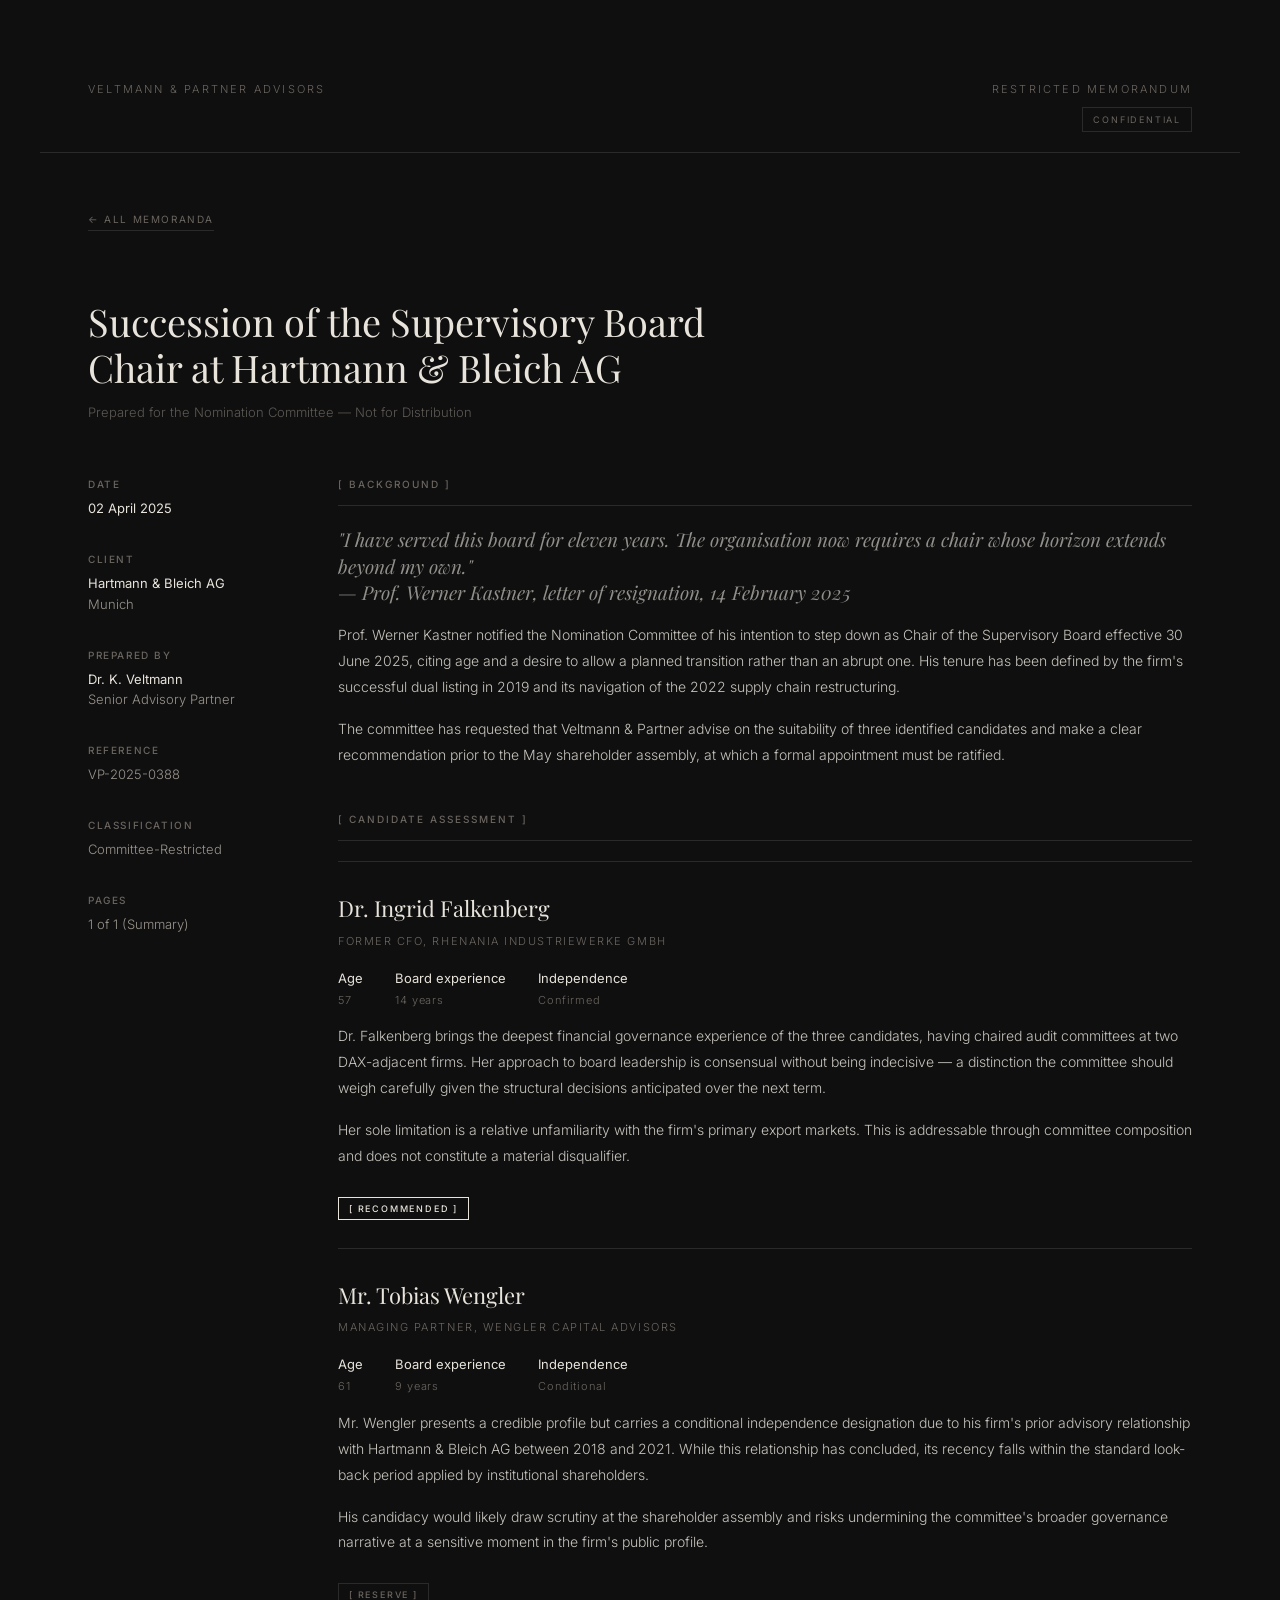
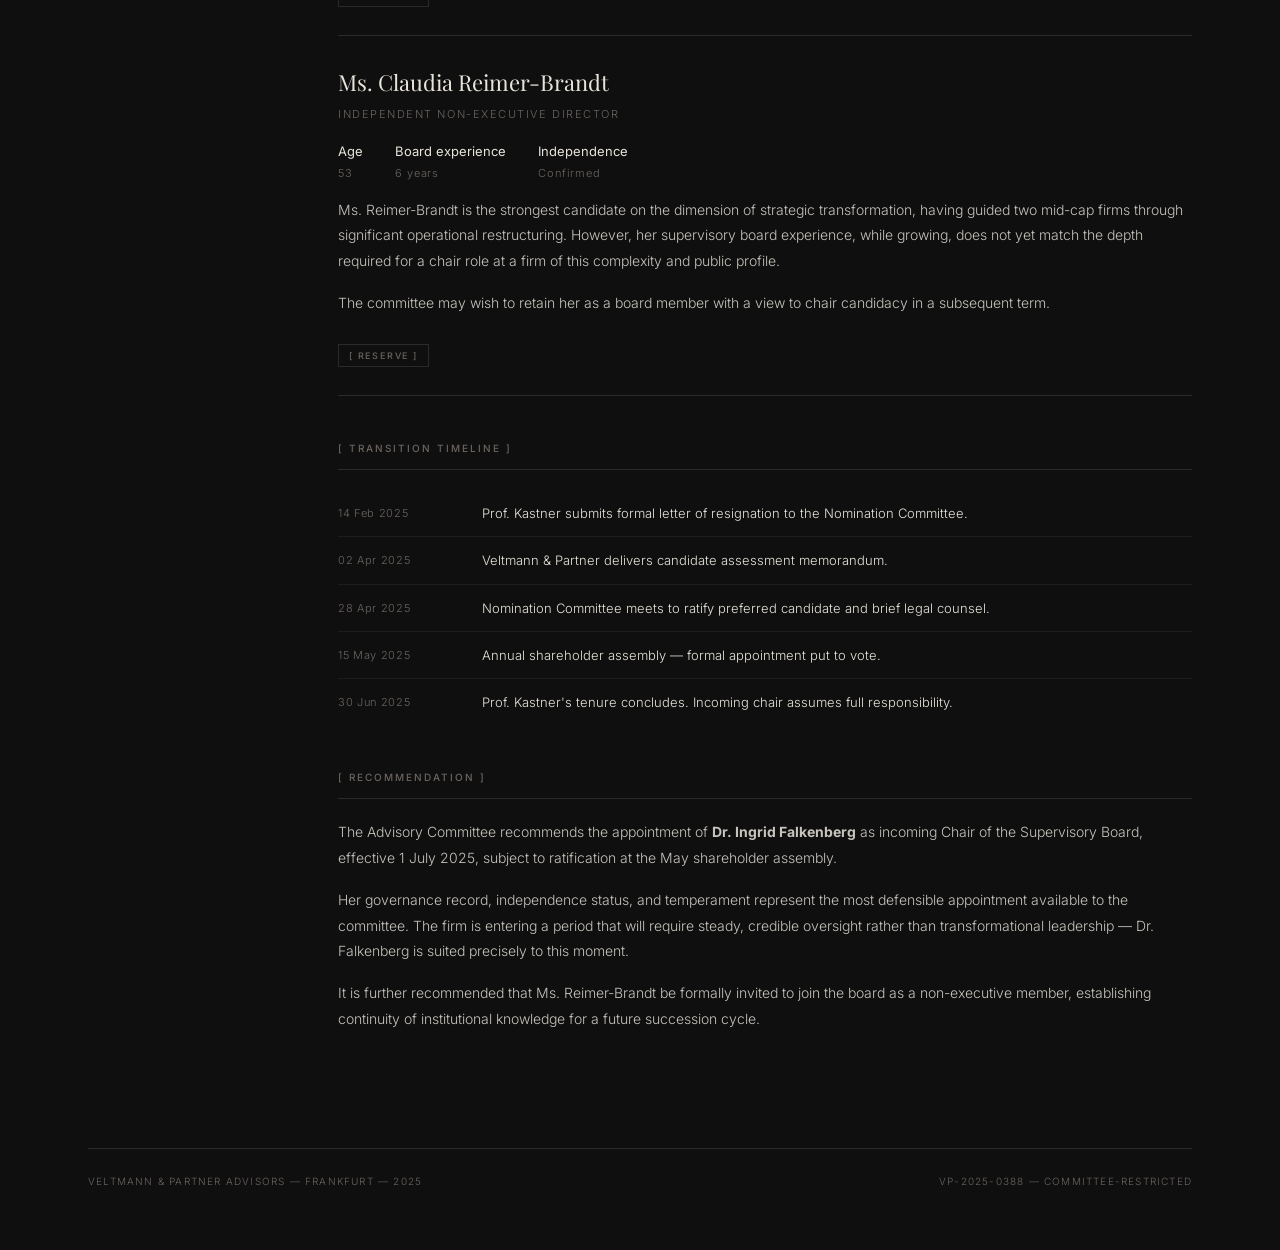
==== succession.html @ 6482bd02 "sccession page included, generated text added" ====
<!doctype html>
<html lang="en">
  <head>
    <meta charset="UTF-8" />
    <meta name="viewport" content="width=device-width, initial-scale=1.0" />
    <title>Memorandum — Board Succession</title>
    <link rel="preconnect" href="https://fonts.googleapis.com" />
    <link rel="preconnect" href="https://fonts.gstatic.com" crossorigin />
    <link
      href="https://fonts.googleapis.com/css2?family=Playfair+Display:ital,wght@0,400;0,500;1,400&family=Inter:wght@300;400;500&display=swap"
      rel="stylesheet"
    />
    <link rel="stylesheet" href="style.css" />
    <style>
      /* page-specific overrides */

      .candidate {
        border-top: 1px solid #2a2a2a;
        padding: 28px 0;
      }

      .candidate:last-child {
        border-bottom: 1px solid #2a2a2a;
      }

      .candidate-name {
        font-family: "Playfair Display", serif;
        font-size: 22px;
        font-weight: 400;
        margin-bottom: 4px;
      }

      .candidate-title {
        font-size: 11px;
        font-weight: 300;
        letter-spacing: 0.14em;
        text-transform: uppercase;
        color: #6b6560;
        margin-bottom: 16px;
      }

      .candidate-meta {
        display: flex;
        gap: 32px;
        margin-bottom: 14px;
      }

      .candidate-meta span {
        font-size: 11px;
        font-weight: 300;
        color: #6b6560;
        letter-spacing: 0.08em;
      }

      .candidate-meta span strong {
        display: block;
        font-size: 13px;
        font-weight: 400;
        color: #e8e4dc;
        letter-spacing: 0;
        margin-bottom: 2px;
      }

      .verdict {
        display: inline-block;
        font-size: 9px;
        font-weight: 500;
        letter-spacing: 0.2em;
        text-transform: uppercase;
        padding: 3px 10px;
        margin-top: 12px;
      }

      .verdict.recommended {
        border: 1px solid #e8e4dc;
        color: #e8e4dc;
      }

      .verdict.reserve {
        border: 1px solid #2a2a2a;
        color: #6b6560;
      }

      .timeline {
        margin-top: 4px;
      }

      .timeline-row {
        display: grid;
        grid-template-columns: 120px 1fr;
        gap: 0 24px;
        padding: 12px 0;
        border-bottom: 1px solid #1c1c1c;
        font-size: 13px;
        font-weight: 300;
      }

      .timeline-row:last-child {
        border-bottom: none;
      }

      .timeline-date {
        color: #6b6560;
        font-size: 11px;
        letter-spacing: 0.06em;
        padding-top: 2px;
      }

      .outgoing {
        font-family: "Playfair Display", serif;
        font-size: 19px;
        font-style: italic;
        opacity: 0.6;
        margin-bottom: 16px;
        line-height: 1.4;
      }

      .back-link {
        display: inline-block;
        font-size: 10px;
        font-weight: 400;
        letter-spacing: 0.16em;
        text-transform: uppercase;
        color: #6b6560;
        text-decoration: none;
        margin-bottom: 40px;
        border-bottom: 1px solid #2a2a2a;
        padding-bottom: 2px;
      }

      .back-link:hover {
        color: #e8e4dc;
      }
    </style>
  </head>
  <body>
    <header>
      <span>Veltmann &amp; Partner Advisors</span>
      <div class="header-right">
        <span>Restricted Memorandum</span>
        <div class="badge">Confidential</div>
      </div>
    </header>

    <a class="back-link" href="index.html">← All Memoranda</a>

    <div class="title-block">
      <h1>
        Succession of the Supervisory Board Chair at Hartmann &amp; Bleich AG
      </h1>
      <p class="subtitle">
        Prepared for the Nomination Committee &mdash; Not for Distribution
      </p>
    </div>

    <div class="body">
      <aside>
        <div class="meta">
          <div class="meta-label">Date</div>
          <div class="meta-value"><strong>02 April 2025</strong></div>
        </div>
        <div class="meta">
          <div class="meta-label">Client</div>
          <div class="meta-value">
            <strong>Hartmann &amp; Bleich AG</strong>
            Munich
          </div>
        </div>
        <div class="meta">
          <div class="meta-label">Prepared by</div>
          <div class="meta-value">
            <strong>Dr. K. Veltmann</strong>
            Senior Advisory Partner
          </div>
        </div>
        <div class="meta">
          <div class="meta-label">Reference</div>
          <div class="meta-value">VP-2025-0388</div>
        </div>
        <div class="meta">
          <div class="meta-label">Classification</div>
          <div class="meta-value">Committee-Restricted</div>
        </div>
        <div class="meta">
          <div class="meta-label">Pages</div>
          <div class="meta-value">1 of 1 (Summary)</div>
        </div>
      </aside>

      <main>
        <div class="section">
          <div class="section-title">[ Background ]</div>
          <p class="outgoing">
            "I have served this board for eleven years. The organisation now
            requires a chair whose horizon extends beyond my own."<br />— Prof.
            Werner Kastner, letter of resignation, 14 February 2025
          </p>
          <p>
            Prof. Werner Kastner notified the Nomination Committee of his
            intention to step down as Chair of the Supervisory Board effective
            30 June 2025, citing age and a desire to allow a planned transition
            rather than an abrupt one. His tenure has been defined by the firm's
            successful dual listing in 2019 and its navigation of the 2022
            supply chain restructuring.
          </p>
          <p>
            The committee has requested that Veltmann &amp; Partner advise on
            the suitability of three identified candidates and make a clear
            recommendation prior to the May shareholder assembly, at which a
            formal appointment must be ratified.
          </p>
        </div>

        <div class="section">
          <div class="section-title">[ Candidate Assessment ]</div>

          <div class="candidate">
            <div class="candidate-name">Dr. Ingrid Falkenberg</div>
            <div class="candidate-title">
              Former CFO, Rhenania Industriewerke GmbH
            </div>
            <div class="candidate-meta">
              <span><strong>Age</strong>57</span>
              <span><strong>Board experience</strong>14 years</span>
              <span><strong>Independence</strong>Confirmed</span>
            </div>
            <p>
              Dr. Falkenberg brings the deepest financial governance experience
              of the three candidates, having chaired audit committees at two
              DAX-adjacent firms. Her approach to board leadership is consensual
              without being indecisive — a distinction the committee should
              weigh carefully given the structural decisions anticipated over
              the next term.
            </p>
            <p>
              Her sole limitation is a relative unfamiliarity with the firm's
              primary export markets. This is addressable through committee
              composition and does not constitute a material disqualifier.
            </p>
            <div class="verdict recommended">[ Recommended ]</div>
          </div>

          <div class="candidate">
            <div class="candidate-name">Mr. Tobias Wengler</div>
            <div class="candidate-title">
              Managing Partner, Wengler Capital Advisors
            </div>
            <div class="candidate-meta">
              <span><strong>Age</strong>61</span>
              <span><strong>Board experience</strong>9 years</span>
              <span><strong>Independence</strong>Conditional</span>
            </div>
            <p>
              Mr. Wengler presents a credible profile but carries a conditional
              independence designation due to his firm's prior advisory
              relationship with Hartmann &amp; Bleich AG between 2018 and 2021.
              While this relationship has concluded, its recency falls within
              the standard look-back period applied by institutional
              shareholders.
            </p>
            <p>
              His candidacy would likely draw scrutiny at the shareholder
              assembly and risks undermining the committee's broader governance
              narrative at a sensitive moment in the firm's public profile.
            </p>
            <div class="verdict reserve">[ Reserve ]</div>
          </div>

          <div class="candidate">
            <div class="candidate-name">Ms. Claudia Reimer-Brandt</div>
            <div class="candidate-title">
              Independent Non-Executive Director
            </div>
            <div class="candidate-meta">
              <span><strong>Age</strong>53</span>
              <span><strong>Board experience</strong>6 years</span>
              <span><strong>Independence</strong>Confirmed</span>
            </div>
            <p>
              Ms. Reimer-Brandt is the strongest candidate on the dimension of
              strategic transformation, having guided two mid-cap firms through
              significant operational restructuring. However, her supervisory
              board experience, while growing, does not yet match the depth
              required for a chair role at a firm of this complexity and public
              profile.
            </p>
            <p>
              The committee may wish to retain her as a board member with a view
              to chair candidacy in a subsequent term.
            </p>
            <div class="verdict reserve">[ Reserve ]</div>
          </div>
        </div>

        <div class="section">
          <div class="section-title">[ Transition Timeline ]</div>
          <div class="timeline">
            <div class="timeline-row">
              <span class="timeline-date">14 Feb 2025</span>
              <span
                >Prof. Kastner submits formal letter of resignation to the
                Nomination Committee.</span
              >
            </div>
            <div class="timeline-row">
              <span class="timeline-date">02 Apr 2025</span>
              <span
                >Veltmann &amp; Partner delivers candidate assessment
                memorandum.</span
              >
            </div>
            <div class="timeline-row">
              <span class="timeline-date">28 Apr 2025</span>
              <span
                >Nomination Committee meets to ratify preferred candidate and
                brief legal counsel.</span
              >
            </div>
            <div class="timeline-row">
              <span class="timeline-date">15 May 2025</span>
              <span
                >Annual shareholder assembly — formal appointment put to
                vote.</span
              >
            </div>
            <div class="timeline-row">
              <span class="timeline-date">30 Jun 2025</span>
              <span
                >Prof. Kastner's tenure concludes. Incoming chair assumes full
                responsibility.</span
              >
            </div>
          </div>
        </div>

        <div class="section">
          <div class="section-title">[ Recommendation ]</div>
          <p>
            The Advisory Committee recommends the appointment of
            <strong>Dr. Ingrid Falkenberg</strong> as incoming Chair of the
            Supervisory Board, effective 1 July 2025, subject to ratification at
            the May shareholder assembly.
          </p>
          <p>
            Her governance record, independence status, and temperament
            represent the most defensible appointment available to the
            committee. The firm is entering a period that will require steady,
            credible oversight rather than transformational leadership — Dr.
            Falkenberg is suited precisely to this moment.
          </p>
          <p>
            It is further recommended that Ms. Reimer-Brandt be formally invited
            to join the board as a non-executive member, establishing continuity
            of institutional knowledge for a future succession cycle.
          </p>
        </div>
      </main>
    </div>

    <footer>
      <span
        >Veltmann &amp; Partner Advisors &mdash; Frankfurt &mdash; 2025</span
      >
      <span>VP-2025-0388 &mdash; Committee-Restricted</span>
    </footer>
  </body>
</html>
---- style.css ----
*, *::before, *::after {
  box-sizing: border-box;
  margin: 0;
  padding: 0;
}

html {
  background: #0f0f0f;
  color: #e8e4dc;
  font-family: 'Inter', sans-serif;
  font-size: 15px;
  line-height: 1.7;
}

body {
  max-width: 1200px;
  margin: 0 auto;
  padding: 60px 48px;
}

header {
  position: sticky;
  top: 0;
  background: #0f0f0f;
  z-index: 10;
  display: flex;
  justify-content: space-between;
  border-bottom: 1px solid #2a2a2a;
  padding: 20px 48px;       
  margin: 0 -48px;          
  margin-bottom: 52px;
  
}

header span {
  font-size: 11px;
  font-weight: 300;
  letter-spacing: 0.2em;
  text-transform: uppercase;
  color: #6b6560;
}

.header-right {
  display: flex;
  flex-direction: column;
  align-items: flex-end;
  gap: 8px;
}

.title-block {
  margin-top: 28px;
  margin-bottom: 52px;
}

h1 {
  font-family: 'Playfair Display', serif;
  font-size: 38px;
  font-weight: 400;
  line-height: 1.2;
  max-width: 680px;
  margin-bottom: 10px;
}

.subtitle {
  font-size: 13px;
  font-weight: 300;
  color: #6b6560;
}

.body {
  display: grid;
  grid-template-columns: 190px 1fr;
  gap: 0 60px;
}

aside .meta {
  margin-bottom: 32px;
}

aside .meta-label {
  font-size: 10px;
  font-weight: 500;
  letter-spacing: 0.16em;
  text-transform: uppercase;
  color: #6b6560;
  margin-bottom: 5px;
}

aside .meta-value {
  font-size: 13px;
  font-weight: 300;
  color: #9a948c;
  line-height: 1.6;
}

aside .meta-value strong {
  display: block;
  font-weight: 400;
  color: #e8e4dc;
}

.badge {
  display: inline-block;
  border: 1px solid #2a2a2a;
  color: #6b6560;
  font-size: 9px;
  letter-spacing: 0.2em;
  text-transform: uppercase;
  padding: 4px 10px;
}

.section {
  margin-bottom: 44px;
}

.section-title {
  font-size: 10px;
  font-weight: 500;
  letter-spacing: 0.2em;
  text-transform: uppercase;
  color: #6b6560;
  border-bottom: 1px solid #2a2a2a;
  padding-bottom: 12px;
  margin-bottom: 20px;
}

p {
  font-size: 14px;
  font-weight: 300;
  line-height: 1.85;
  color: #e8e4dc;
  opacity: 0.85;
  margin-bottom: 16px;
}

p:last-child {
  margin-bottom: 0;
}

blockquote {
  border-left: 1px solid #2a2a2a;
  padding-left: 24px;
  margin: 28px 0;
  font-family: 'Playfair Display', serif;
  font-size: 17px;
  line-height: 1.6;
  opacity: 0.7;
}

ul {
  list-style: none;
  margin-top: 4px;
}

ul li {
  display: grid;
  grid-template-columns: 24px 1fr;
  gap: 0 14px;
  font-size: 14px;
  font-weight: 300;
  line-height: 1.8;
  opacity: 0.85;
  padding-bottom: 14px;
  margin-bottom: 14px;
  border-bottom: 1px solid #1c1c1c;
}

ul li:last-child {
  border-bottom: none;
}

ul li .num {
  font-size: 10px;
  color: #6b6560;
  padding-top: 5px;
}

footer {
  margin-top: 72px;
  padding-top: 24px;
  border-top: 1px solid #2a2a2a;
  display: flex;
  justify-content: space-between;
}

footer span {
  font-size: 10px;
  font-weight: 300;
  letter-spacing: 0.12em;
  text-transform: uppercase;
  color: #6b6560;
}

@media (max-width: 680px) {
  body { padding: 32px 20px; }
  .body { grid-template-columns: 1fr; }
  aside { margin-bottom: 40px; }
  h1 { font-size: 28px; }
}
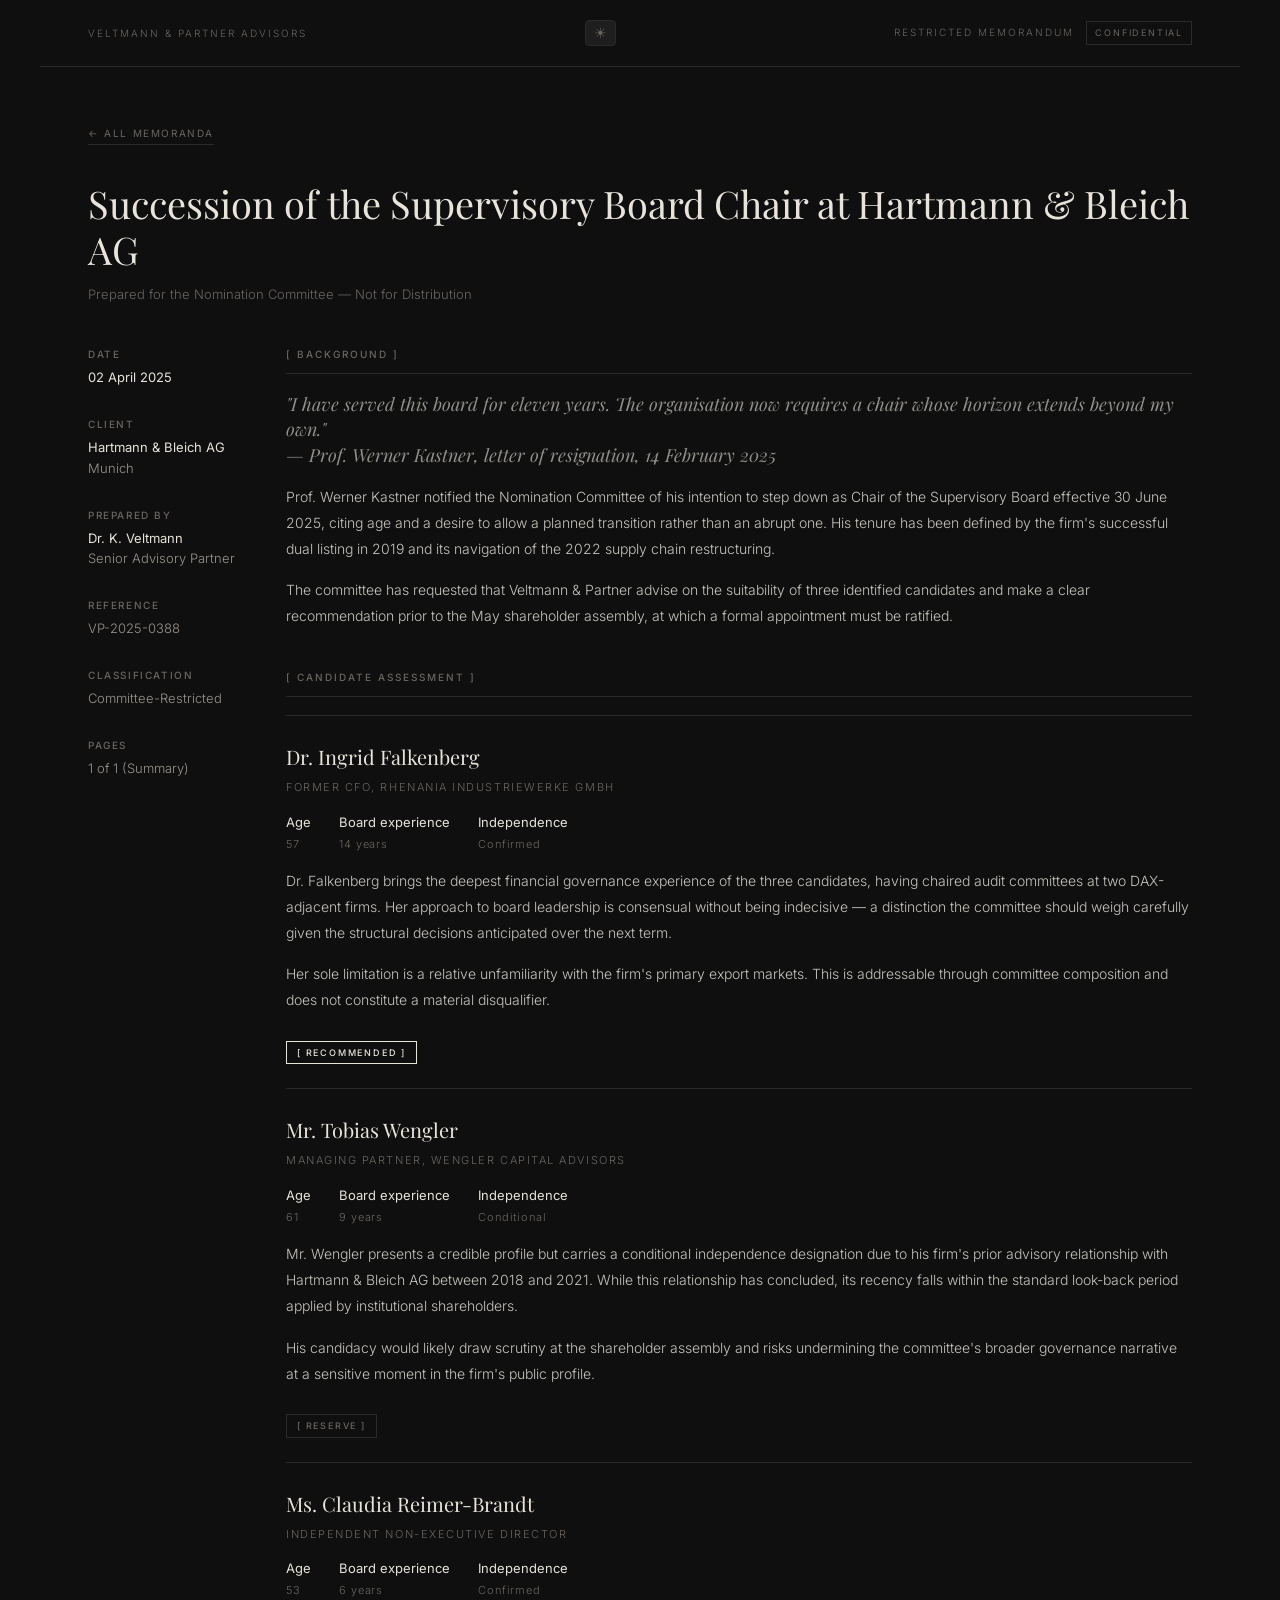
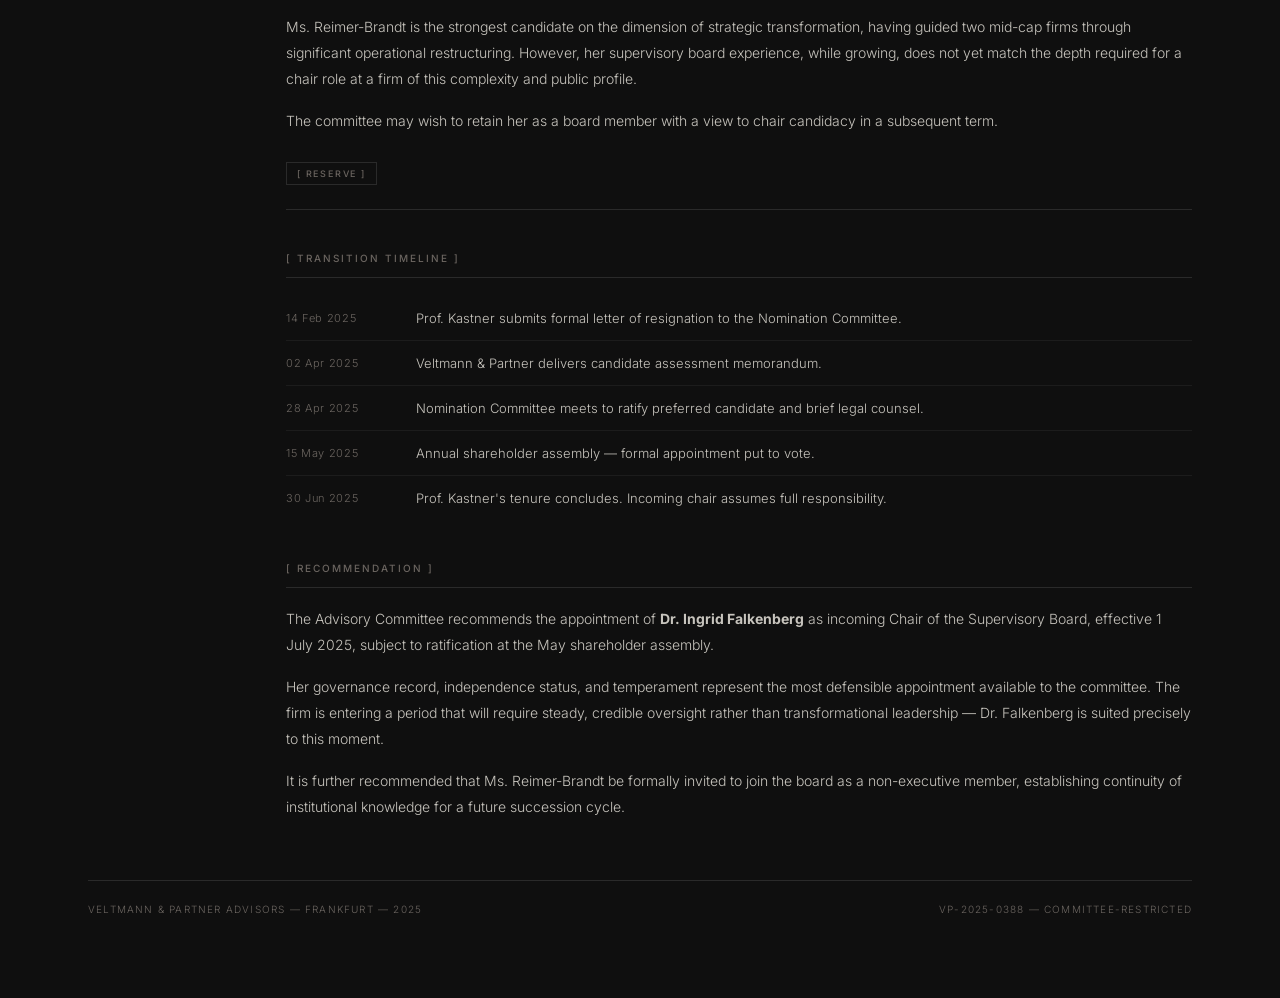
==== commit 11d7b982: "mobile responsive and light mode added" ====
--- a/succession.html
+++ b/succession.html
@@ -11,131 +11,13 @@
       rel="stylesheet"
     />
     <link rel="stylesheet" href="style.css" />
-    <style>
-      /* page-specific overrides */
-
-      .candidate {
-        border-top: 1px solid #2a2a2a;
-        padding: 28px 0;
-      }
-
-      .candidate:last-child {
-        border-bottom: 1px solid #2a2a2a;
-      }
-
-      .candidate-name {
-        font-family: "Playfair Display", serif;
-        font-size: 22px;
-        font-weight: 400;
-        margin-bottom: 4px;
-      }
-
-      .candidate-title {
-        font-size: 11px;
-        font-weight: 300;
-        letter-spacing: 0.14em;
-        text-transform: uppercase;
-        color: #6b6560;
-        margin-bottom: 16px;
-      }
-
-      .candidate-meta {
-        display: flex;
-        gap: 32px;
-        margin-bottom: 14px;
-      }
-
-      .candidate-meta span {
-        font-size: 11px;
-        font-weight: 300;
-        color: #6b6560;
-        letter-spacing: 0.08em;
-      }
-
-      .candidate-meta span strong {
-        display: block;
-        font-size: 13px;
-        font-weight: 400;
-        color: #e8e4dc;
-        letter-spacing: 0;
-        margin-bottom: 2px;
-      }
-
-      .verdict {
-        display: inline-block;
-        font-size: 9px;
-        font-weight: 500;
-        letter-spacing: 0.2em;
-        text-transform: uppercase;
-        padding: 3px 10px;
-        margin-top: 12px;
-      }
-
-      .verdict.recommended {
-        border: 1px solid #e8e4dc;
-        color: #e8e4dc;
-      }
-
-      .verdict.reserve {
-        border: 1px solid #2a2a2a;
-        color: #6b6560;
-      }
-
-      .timeline {
-        margin-top: 4px;
-      }
-
-      .timeline-row {
-        display: grid;
-        grid-template-columns: 120px 1fr;
-        gap: 0 24px;
-        padding: 12px 0;
-        border-bottom: 1px solid #1c1c1c;
-        font-size: 13px;
-        font-weight: 300;
-      }
-
-      .timeline-row:last-child {
-        border-bottom: none;
-      }
-
-      .timeline-date {
-        color: #6b6560;
-        font-size: 11px;
-        letter-spacing: 0.06em;
-        padding-top: 2px;
-      }
-
-      .outgoing {
-        font-family: "Playfair Display", serif;
-        font-size: 19px;
-        font-style: italic;
-        opacity: 0.6;
-        margin-bottom: 16px;
-        line-height: 1.4;
-      }
-
-      .back-link {
-        display: inline-block;
-        font-size: 10px;
-        font-weight: 400;
-        letter-spacing: 0.16em;
-        text-transform: uppercase;
-        color: #6b6560;
-        text-decoration: none;
-        margin-bottom: 40px;
-        border-bottom: 1px solid #2a2a2a;
-        padding-bottom: 2px;
-      }
-
-      .back-link:hover {
-        color: #e8e4dc;
-      }
-    </style>
   </head>
   <body>
     <header>
       <span>Veltmann &amp; Partner Advisors</span>
+      <button class="theme-toggle" id="toggle" aria-label="Toggle theme">
+        ☀︎
+      </button>
       <div class="header-right">
         <span>Restricted Memorandum</span>
         <div class="badge">Confidential</div>
@@ -363,5 +245,18 @@
       >
       <span>VP-2025-0388 &mdash; Committee-Restricted</span>
     </footer>
+    <script>
+      const toggle = document.getElementById("toggle");
+      const root = document.documentElement;
+      const saved = localStorage.getItem("theme") || "dark";
+      root.dataset.theme = saved;
+      toggle.textContent = saved === "light" ? "☽" : "☀︎";
+      toggle.addEventListener("click", () => {
+        const next = root.dataset.theme === "light" ? "dark" : "light";
+        root.dataset.theme = next;
+        toggle.textContent = next === "light" ? "☽" : "☀︎";
+        localStorage.setItem("theme", next);
+      });
+    </script>
   </body>
 </html>
--- a/style.css
+++ b/style.css
@@ -1,80 +1,147 @@
-*, *::before, *::after {
+/* ─── Reset ─────────────────────────────────────────────────── */
+*,
+*::before,
+*::after {
   box-sizing: border-box;
   margin: 0;
   padding: 0;
 }
 
+/* ─── Tokens ─────────────────────────────────────────────────── */
+:root {
+  --bg: #0f0f0f;
+  --surface: #0f0f0f;
+  --text: #e8e4dc;
+  --muted: #6b6560;
+  --dim: #9a948c;
+  --rule: #2a2a2a;
+  --rule-soft: #1c1c1c;
+  --text-para: rgba(232, 228, 220, .85);
+  --toggle-bg: #1e1e1e;
+}
+
+[data-theme="light"] {
+  --bg: #f5f3ef;
+  --surface: #f5f3ef;
+  --text: #1a1816;
+  --muted: #7a7470;
+  --dim: #5a5450;
+  --rule: #d8d4cc;
+  --rule-soft: #e4e0d8;
+  --text-para: rgba(26, 24, 22, .82);
+  --toggle-bg: #e4e0d8;
+}
+
+/* ─── Base ───────────────────────────────────────────────────── */
 html {
-  background: #0f0f0f;
-  color: #e8e4dc;
+  background: var(--bg);
+  color: var(--text);
   font-family: 'Inter', sans-serif;
   font-size: 15px;
   line-height: 1.7;
+  transition: background .25s, color .25s;
 }
 
 body {
   max-width: 1200px;
   margin: 0 auto;
-  padding: 60px 48px;
-}
-
+  padding: 0 20px 60px;
+}
+
+/* ─── Header ─────────────────────────────────────────────────── */
 header {
   position: sticky;
   top: 0;
-  background: #0f0f0f;
+  background: var(--surface);
   z-index: 10;
   display: flex;
   justify-content: space-between;
-  border-bottom: 1px solid #2a2a2a;
-  padding: 20px 48px;       
-  margin: 0 -48px;          
-  margin-bottom: 52px;
-  
+  align-items: center;
+  border-bottom: 1px solid var(--rule);
+  padding: 16px 20px;
+  margin: 0 -20px 40px;
+  gap: 12px;
+  transition: background .25s, border-color .25s;
 }
 
 header span {
-  font-size: 11px;
+  font-size: 10px;
   font-weight: 300;
   letter-spacing: 0.2em;
   text-transform: uppercase;
-  color: #6b6560;
+  color: var(--muted);
+  white-space: nowrap;
 }
 
 .header-right {
   display: flex;
-  flex-direction: column;
-  align-items: flex-end;
-  gap: 8px;
-}
-
+  align-items: center;
+  gap: 12px;
+  flex-shrink: 0;
+}
+
+.badge {
+  display: inline-block;
+  border: 1px solid var(--rule);
+  color: var(--muted);
+  font-size: 9px;
+  letter-spacing: 0.2em;
+  text-transform: uppercase;
+  padding: 3px 8px;
+  white-space: nowrap;
+  transition: border-color .25s, color .25s;
+}
+
+/* ─── Theme toggle ───────────────────────────────────────────── */
+.theme-toggle {
+  background: var(--toggle-bg);
+  border: 1px solid var(--rule);
+  color: var(--muted);
+  cursor: pointer;
+  font-size: 14px;
+  line-height: 1;
+  padding: 5px 8px;
+  border-radius: 4px;
+  flex-shrink: 0;
+  transition: background .25s, border-color .25s;
+}
+
+.theme-toggle:hover {
+  color: var(--text);
+}
+
+/* ─── Title block ────────────────────────────────────────────── */
 .title-block {
-  margin-top: 28px;
-  margin-bottom: 52px;
+  margin-bottom: 40px;
 }
 
 h1 {
   font-family: 'Playfair Display', serif;
-  font-size: 38px;
+  font-size: clamp(24px, 5vw, 38px);
   font-weight: 400;
   line-height: 1.2;
-  max-width: 680px;
   margin-bottom: 10px;
+  color: var(--text);
 }
 
 .subtitle {
   font-size: 13px;
   font-weight: 300;
-  color: #6b6560;
-}
-
+  color: var(--muted);
+}
+
+/* ─── Body grid ──────────────────────────────────────────────── */
 .body {
   display: grid;
-  grid-template-columns: 190px 1fr;
-  gap: 0 60px;
-}
-
-aside .meta {
-  margin-bottom: 32px;
+  grid-template-columns: 1fr;
+  gap: 40px 0;
+}
+
+/* ─── Aside ──────────────────────────────────────────────────── */
+aside {
+  display: grid;
+  grid-template-columns: repeat(2, 1fr);
+  gap: 24px 32px;
 }
 
 aside .meta-label {
@@ -82,35 +149,31 @@
   font-weight: 500;
   letter-spacing: 0.16em;
   text-transform: uppercase;
-  color: #6b6560;
-  margin-bottom: 5px;
+  color: var(--muted);
+  margin-bottom: 4px;
 }
 
 aside .meta-value {
   font-size: 13px;
   font-weight: 300;
-  color: #9a948c;
+  color: var(--dim);
   line-height: 1.6;
+  transition: color .25s;
 }
 
 aside .meta-value strong {
   display: block;
   font-weight: 400;
-  color: #e8e4dc;
-}
-
-.badge {
-  display: inline-block;
-  border: 1px solid #2a2a2a;
-  color: #6b6560;
-  font-size: 9px;
-  letter-spacing: 0.2em;
-  text-transform: uppercase;
-  padding: 4px 10px;
-}
-
+  color: var(--text);
+}
+
+/* ─── Sections ───────────────────────────────────────────────── */
 .section {
-  margin-bottom: 44px;
+  margin-bottom: 40px;
+}
+
+.section:last-child {
+  margin-bottom: 0;
 }
 
 .section-title {
@@ -118,18 +181,18 @@
   font-weight: 500;
   letter-spacing: 0.2em;
   text-transform: uppercase;
-  color: #6b6560;
-  border-bottom: 1px solid #2a2a2a;
-  padding-bottom: 12px;
-  margin-bottom: 20px;
+  color: var(--muted);
+  border-bottom: 1px solid var(--rule);
+  padding-bottom: 10px;
+  margin-bottom: 18px;
+  transition: border-color .25s;
 }
 
 p {
   font-size: 14px;
   font-weight: 300;
   line-height: 1.85;
-  color: #e8e4dc;
-  opacity: 0.85;
+  color: var(--text-para);
   margin-bottom: 16px;
 }
 
@@ -138,15 +201,18 @@
 }
 
 blockquote {
-  border-left: 1px solid #2a2a2a;
-  padding-left: 24px;
-  margin: 28px 0;
+  border-left: 1px solid var(--rule);
+  padding-left: 20px;
+  margin: 24px 0;
   font-family: 'Playfair Display', serif;
-  font-size: 17px;
+  font-size: 16px;
   line-height: 1.6;
+  color: var(--text);
   opacity: 0.7;
-}
-
+  transition: border-color .25s;
+}
+
+/* ─── List (recommendations) ─────────────────────────────────── */
 ul {
   list-style: none;
   margin-top: 4px;
@@ -155,14 +221,15 @@
 ul li {
   display: grid;
   grid-template-columns: 24px 1fr;
-  gap: 0 14px;
+  gap: 0 12px;
   font-size: 14px;
   font-weight: 300;
   line-height: 1.8;
-  opacity: 0.85;
+  color: var(--text-para);
   padding-bottom: 14px;
   margin-bottom: 14px;
-  border-bottom: 1px solid #1c1c1c;
+  border-bottom: 1px solid var(--rule-soft);
+  transition: border-color .25s;
 }
 
 ul li:last-child {
@@ -171,16 +238,81 @@
 
 ul li .num {
   font-size: 10px;
-  color: #6b6560;
+  color: var(--muted);
   padding-top: 5px;
 }
 
-footer {
-  margin-top: 72px;
+/* ─── Back link ──────────────────────────────────────────────── */
+.back-link {
+  display: inline-block;
+  font-size: 10px;
+  font-weight: 400;
+  letter-spacing: 0.16em;
+  text-transform: uppercase;
+  color: var(--muted);
+  text-decoration: none;
+  margin-bottom: 36px;
+  border-bottom: 1px solid var(--rule);
+  padding-bottom: 2px;
+  transition: color .2s, border-color .25s;
+}
+
+.back-link:hover {
+  color: var(--text);
+}
+
+/* ─── Next memo ──────────────────────────────────────────────── */
+.next-memo {
+  margin-top: 52px;
   padding-top: 24px;
-  border-top: 1px solid #2a2a2a;
+  border-top: 1px solid var(--rule);
+  transition: border-color .25s;
+}
+
+.next-memo a {
+  text-decoration: none;
+  color: inherit;
   display: flex;
   justify-content: space-between;
+  align-items: flex-end;
+  gap: 16px;
+}
+
+.next-memo a:hover h2 {
+  opacity: 0.7;
+}
+
+.next-memo .next-label {
+  font-size: 10px;
+  letter-spacing: 0.16em;
+  text-transform: uppercase;
+  color: var(--muted);
+  margin-bottom: 8px;
+}
+
+.next-memo h2 {
+  font-family: 'Playfair Display', serif;
+  font-size: clamp(18px, 3vw, 22px);
+  font-weight: 400;
+  line-height: 1.3;
+  color: var(--text);
+}
+
+.next-memo .arrow {
+  font-size: 20px;
+  color: var(--muted);
+  flex-shrink: 0;
+}
+
+/* ─── Footer ─────────────────────────────────────────────────── */
+footer {
+  margin-top: 60px;
+  padding-top: 20px;
+  border-top: 1px solid var(--rule);
+  display: flex;
+  flex-direction: column;
+  gap: 6px;
+  transition: border-color .25s;
 }
 
 footer span {
@@ -188,12 +320,203 @@
   font-weight: 300;
   letter-spacing: 0.12em;
   text-transform: uppercase;
-  color: #6b6560;
-}
-
-@media (max-width: 680px) {
-  body { padding: 32px 20px; }
-  .body { grid-template-columns: 1fr; }
-  aside { margin-bottom: 40px; }
-  h1 { font-size: 28px; }
+  color: var(--muted);
+}
+
+/* ─── Succession page specifics ──────────────────────────────── */
+.candidate {
+  border-top: 1px solid var(--rule);
+  padding: 24px 0;
+  transition: border-color .25s;
+}
+
+.candidate:last-child {
+  border-bottom: 1px solid var(--rule);
+}
+
+.candidate-name {
+  font-family: "Playfair Display", serif;
+  font-size: 20px;
+  font-weight: 400;
+  margin-bottom: 4px;
+  color: var(--text);
+}
+
+.candidate-title {
+  font-size: 11px;
+  font-weight: 300;
+  letter-spacing: 0.14em;
+  text-transform: uppercase;
+  color: var(--muted);
+  margin-bottom: 14px;
+}
+
+.candidate-meta {
+  display: flex;
+  flex-wrap: wrap;
+  gap: 20px 28px;
+  margin-bottom: 14px;
+}
+
+.candidate-meta span {
+  font-size: 11px;
+  font-weight: 300;
+  color: var(--muted);
+  letter-spacing: 0.08em;
+}
+
+.candidate-meta span strong {
+  display: block;
+  font-size: 13px;
+  font-weight: 400;
+  color: var(--text);
+  letter-spacing: 0;
+  margin-bottom: 2px;
+}
+
+.verdict {
+  display: inline-block;
+  font-size: 9px;
+  font-weight: 500;
+  letter-spacing: 0.2em;
+  text-transform: uppercase;
+  padding: 3px 10px;
+  margin-top: 12px;
+}
+
+.verdict.recommended {
+  border: 1px solid var(--text);
+  color: var(--text);
+}
+
+.verdict.reserve {
+  border: 1px solid var(--rule);
+  color: var(--muted);
+}
+
+.timeline {
+  margin-top: 4px;
+}
+
+.timeline-row {
+  display: grid;
+  grid-template-columns: 110px 1fr;
+  gap: 0 20px;
+  padding: 11px 0;
+  border-bottom: 1px solid var(--rule-soft);
+  font-size: 13px;
+  font-weight: 300;
+  color: var(--text-para);
+  transition: border-color .25s;
+}
+
+.timeline-row:last-child {
+  border-bottom: none;
+}
+
+.timeline-date {
+  color: var(--muted);
+  font-size: 11px;
+  letter-spacing: 0.06em;
+  padding-top: 2px;
+  white-space: nowrap;
+}
+
+.outgoing {
+  font-family: "Playfair Display", serif;
+  font-size: 18px;
+  font-style: italic;
+  color: var(--text);
+  opacity: 0.6;
+  margin-bottom: 16px;
+  line-height: 1.4;
+}
+
+/* ─── Tablet ─────────────────────────────────────────────────── */
+@media (min-width: 600px) {
+  body {
+    padding: 0 40px 72px;
+  }
+
+  header {
+    padding: 18px 40px;
+    margin: 0 -40px 48px;
+  }
+
+  aside {
+    grid-template-columns: repeat(3, 1fr);
+  }
+
+  footer {
+    flex-direction: row;
+    justify-content: space-between;
+  }
+}
+
+/* ─── Desktop ────────────────────────────────────────────────── */
+@media (min-width: 900px) {
+  body {
+    padding: 0 48px 80px;
+  }
+
+  header {
+    padding: 20px 48px;
+    margin: 0 -48px 52px;
+  }
+
+  .body {
+    grid-template-columns: 150px 1fr;
+    gap: 0 48px;
+  }
+
+  aside {
+    display: block;
+  }
+
+  aside .meta {
+    margin-bottom: 28px;
+  }
+}
+
+/* ─── Print ──────────────────────────────────────────────────── */
+@media print {
+  @page {
+    margin: 2cm 2.5cm;
+  }
+
+  :root {
+    --bg: #fff;
+    --surface: #fff;
+    --text: #000;
+    --muted: #444;
+    --dim: #333;
+    --rule: #ccc;
+    --rule-soft: #eee;
+    --text-para: #000;
+  }
+
+  header {
+    position: static;
+    padding: 0 0 16px;
+    margin: 0 0 32px;
+  }
+
+  body {
+    max-width: 100%;
+    padding: 0;
+  }
+
+  .next-memo,
+  .back-link,
+  .theme-toggle {
+    display: none;
+  }
+
+  footer {
+    margin-top: 40px;
+  }
+
+  blockquote {
+    break-inside: avoid;
+  }
 }
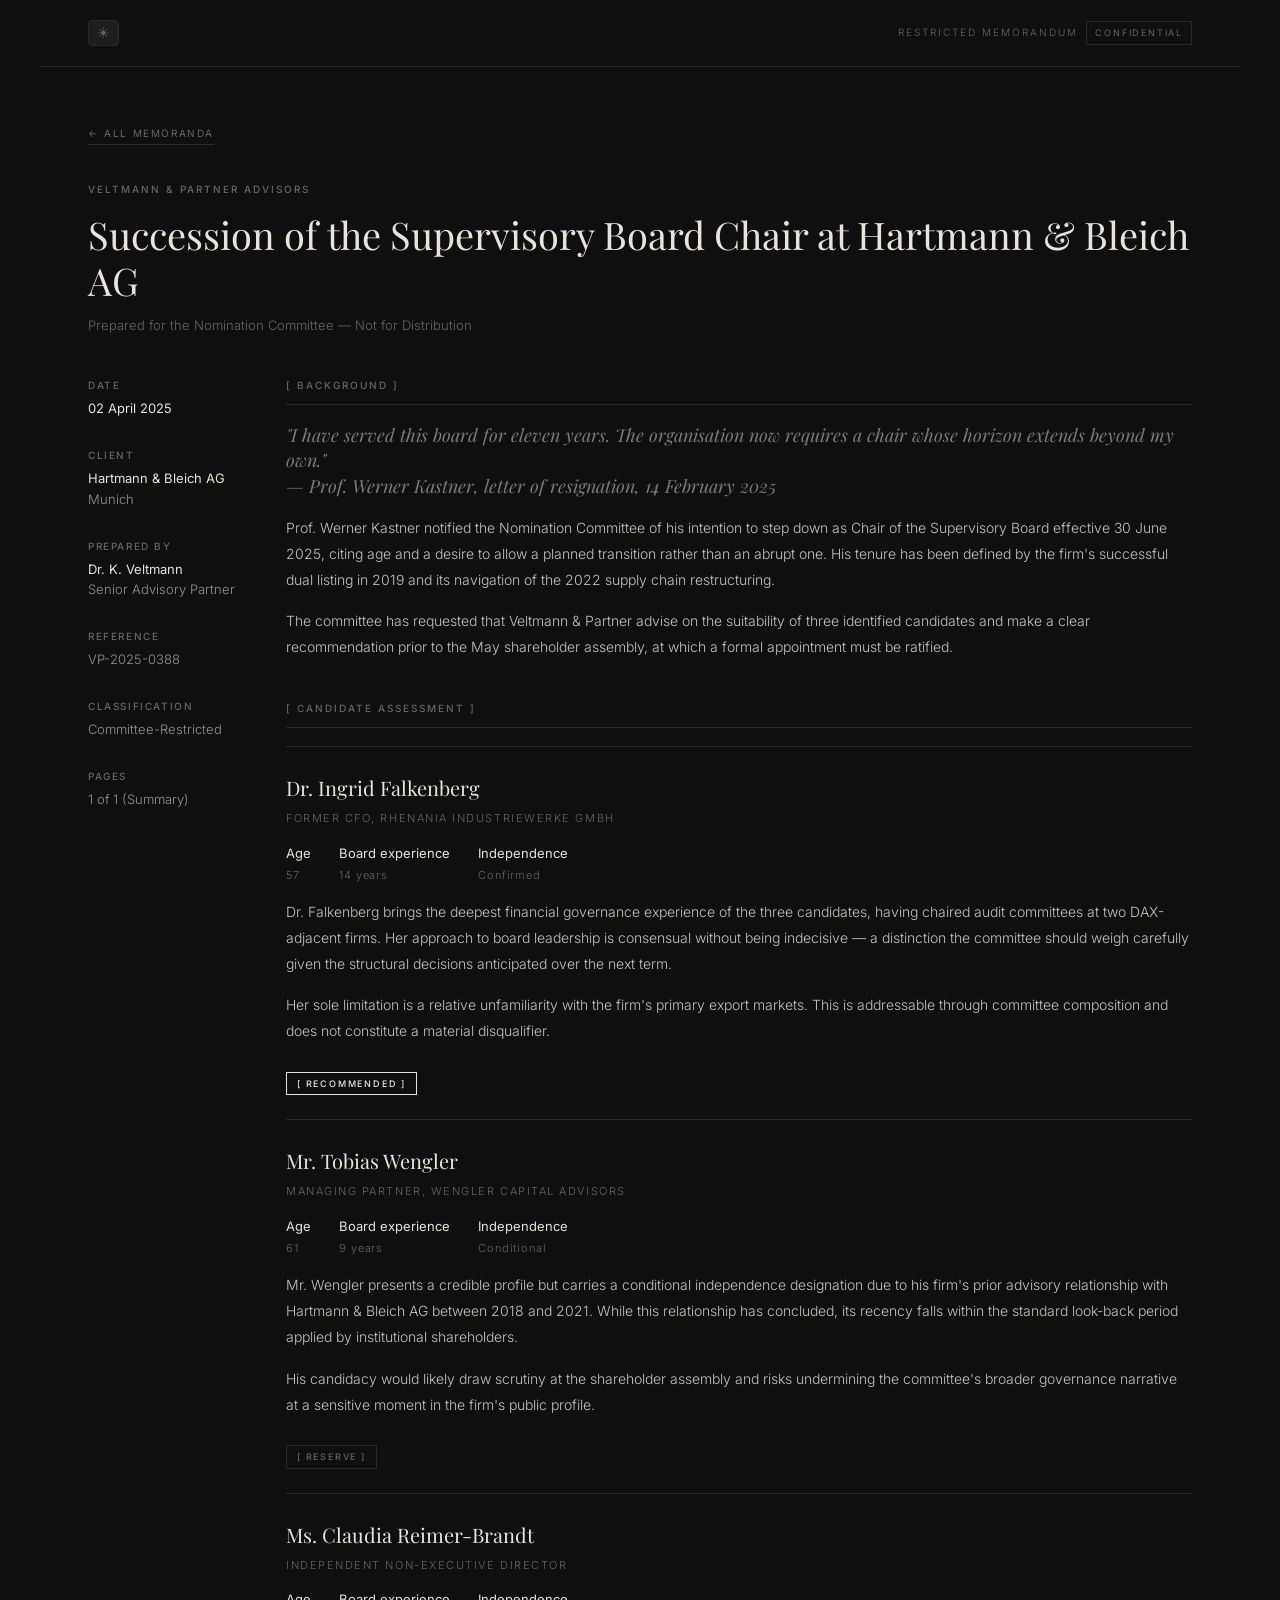
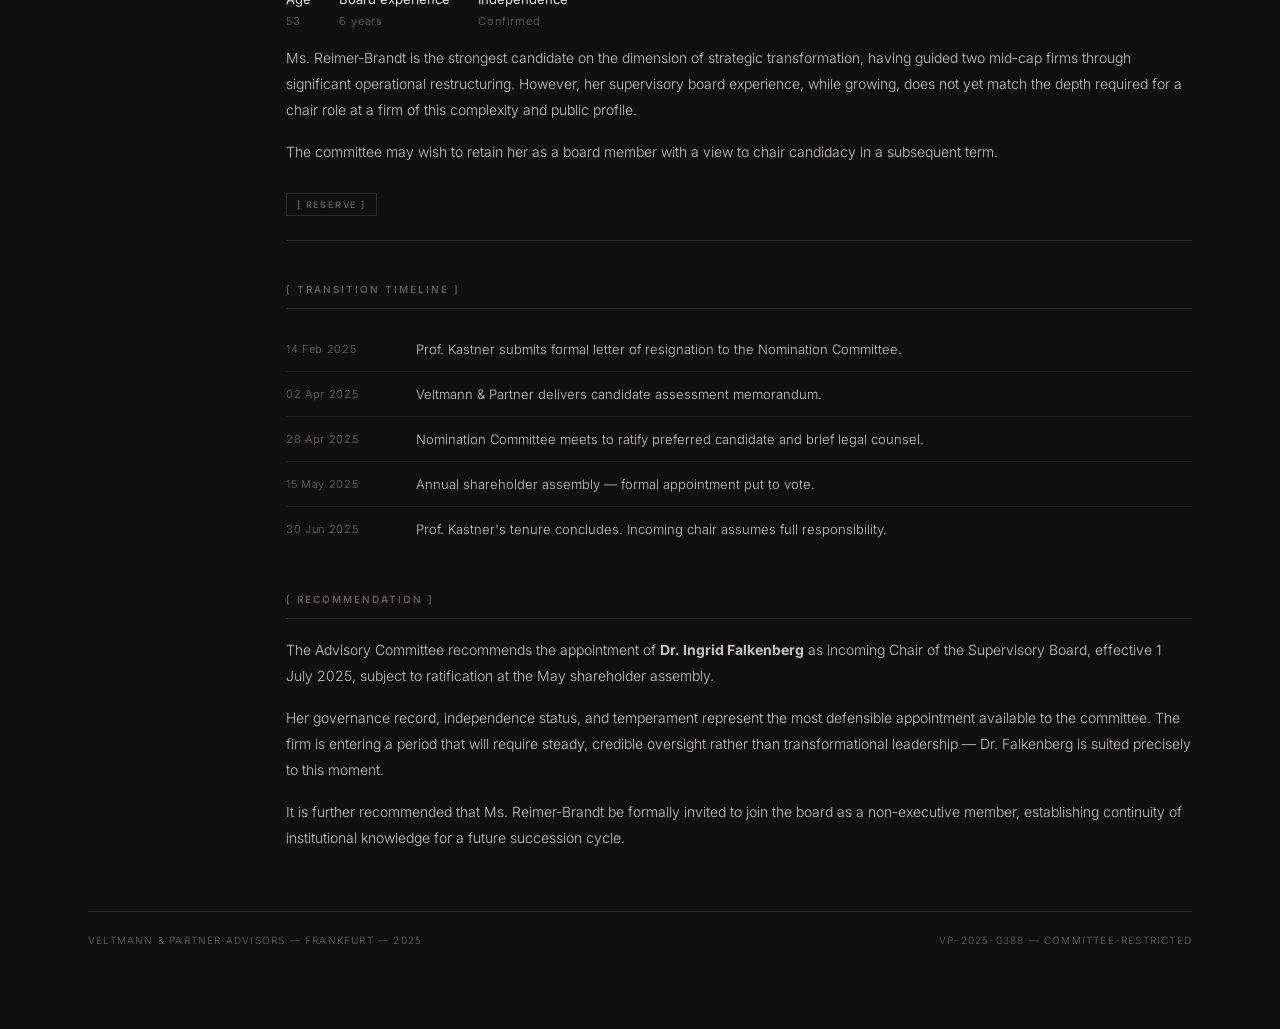
==== commit 48acfc1a: "nav title of the company name removed" ====
--- a/succession.html
+++ b/succession.html
@@ -14,7 +14,6 @@
   </head>
   <body>
     <header>
-      <span>Veltmann &amp; Partner Advisors</span>
       <button class="theme-toggle" id="toggle" aria-label="Toggle theme">
         ☀︎
       </button>
@@ -27,6 +26,7 @@
     <a class="back-link" href="index.html">← All Memoranda</a>
 
     <div class="title-block">
+      <div class="firm-name">Veltmann &amp; Partner Advisors</div>
       <h1>
         Succession of the Supervisory Board Chair at Hartmann &amp; Bleich AG
       </h1>
--- a/style.css
+++ b/style.css
@@ -1,38 +1,31 @@
-/* ─── Reset ─────────────────────────────────────────────────── */
-*,
-*::before,
-*::after {
+*, *::before, *::after {
   box-sizing: border-box;
   margin: 0;
   padding: 0;
 }
 
-/* ─── Tokens ─────────────────────────────────────────────────── */
 :root {
   --bg: #0f0f0f;
-  --surface: #0f0f0f;
   --text: #e8e4dc;
   --muted: #6b6560;
   --dim: #9a948c;
   --rule: #2a2a2a;
-  --rule-soft: #1c1c1c;
-  --text-para: rgba(232, 228, 220, .85);
+  --faint: #1c1c1c;
+  --para: rgba(232,228,220,.85);
   --toggle-bg: #1e1e1e;
 }
 
 [data-theme="light"] {
   --bg: #f5f3ef;
-  --surface: #f5f3ef;
   --text: #1a1816;
   --muted: #7a7470;
   --dim: #5a5450;
   --rule: #d8d4cc;
-  --rule-soft: #e4e0d8;
-  --text-para: rgba(26, 24, 22, .82);
+  --faint: #e4e0d8;
+  --para: rgba(26,24,22,.82);
   --toggle-bg: #e4e0d8;
 }
 
-/* ─── Base ───────────────────────────────────────────────────── */
 html {
   background: var(--bg);
   color: var(--text);
@@ -48,40 +41,41 @@
   padding: 0 20px 60px;
 }
 
-/* ─── Header ─────────────────────────────────────────────────── */
+/* header */
+
 header {
   position: sticky;
   top: 0;
-  background: var(--surface);
+  background: var(--bg);
   z-index: 10;
   display: flex;
   justify-content: space-between;
   align-items: center;
   border-bottom: 1px solid var(--rule);
-  padding: 16px 20px;
+  padding: 12px 20px;
   margin: 0 -20px 40px;
-  gap: 12px;
+  gap: 8px;
   transition: background .25s, border-color .25s;
-}
-
-header span {
-  font-size: 10px;
-  font-weight: 300;
-  letter-spacing: 0.2em;
-  text-transform: uppercase;
-  color: var(--muted);
-  white-space: nowrap;
+  min-width: 0;
 }
 
 .header-right {
   display: flex;
   align-items: center;
-  gap: 12px;
+  gap: 8px;
   flex-shrink: 0;
 }
 
+.header-right > span {
+  font-size: 10px;
+  font-weight: 300;
+  letter-spacing: 0.2em;
+  text-transform: uppercase;
+  color: var(--muted);
+  white-space: nowrap;
+}
+
 .badge {
-  display: inline-block;
   border: 1px solid var(--rule);
   color: var(--muted);
   font-size: 9px;
@@ -89,10 +83,8 @@
   text-transform: uppercase;
   padding: 3px 8px;
   white-space: nowrap;
-  transition: border-color .25s, color .25s;
-}
-
-/* ─── Theme toggle ───────────────────────────────────────────── */
+}
+
 .theme-toggle {
   background: var(--toggle-bg);
   border: 1px solid var(--rule);
@@ -110,7 +102,10 @@
   color: var(--text);
 }
 
-/* ─── Title block ────────────────────────────────────────────── */
+
+
+/* title */
+
 .title-block {
   margin-bottom: 40px;
 }
@@ -121,7 +116,6 @@
   font-weight: 400;
   line-height: 1.2;
   margin-bottom: 10px;
-  color: var(--text);
 }
 
 .subtitle {
@@ -130,18 +124,27 @@
   color: var(--muted);
 }
 
-/* ─── Body grid ──────────────────────────────────────────────── */
+.firm-name {
+  font-size: 10px;
+  font-weight: 500;
+  letter-spacing: 0.2em;
+  text-transform: uppercase;
+  color: var(--muted);
+  margin-bottom: 14px;
+}
+
+/* layout */
+
 .body {
   display: grid;
   grid-template-columns: 1fr;
   gap: 40px 0;
 }
 
-/* ─── Aside ──────────────────────────────────────────────────── */
 aside {
   display: grid;
   grid-template-columns: repeat(2, 1fr);
-  gap: 24px 32px;
+  gap: 20px 24px;
 }
 
 aside .meta-label {
@@ -158,7 +161,6 @@
   font-weight: 300;
   color: var(--dim);
   line-height: 1.6;
-  transition: color .25s;
 }
 
 aside .meta-value strong {
@@ -167,7 +169,8 @@
   color: var(--text);
 }
 
-/* ─── Sections ───────────────────────────────────────────────── */
+/* sections */
+
 .section {
   margin-bottom: 40px;
 }
@@ -185,14 +188,13 @@
   border-bottom: 1px solid var(--rule);
   padding-bottom: 10px;
   margin-bottom: 18px;
-  transition: border-color .25s;
 }
 
 p {
   font-size: 14px;
   font-weight: 300;
   line-height: 1.85;
-  color: var(--text-para);
+  color: var(--para);
   margin-bottom: 16px;
 }
 
@@ -207,12 +209,9 @@
   font-family: 'Playfair Display', serif;
   font-size: 16px;
   line-height: 1.6;
-  color: var(--text);
   opacity: 0.7;
-  transition: border-color .25s;
-}
-
-/* ─── List (recommendations) ─────────────────────────────────── */
+}
+
 ul {
   list-style: none;
   margin-top: 4px;
@@ -225,11 +224,10 @@
   font-size: 14px;
   font-weight: 300;
   line-height: 1.8;
-  color: var(--text-para);
+  color: var(--para);
   padding-bottom: 14px;
   margin-bottom: 14px;
-  border-bottom: 1px solid var(--rule-soft);
-  transition: border-color .25s;
+  border-bottom: 1px solid var(--faint);
 }
 
 ul li:last-child {
@@ -242,11 +240,11 @@
   padding-top: 5px;
 }
 
-/* ─── Back link ──────────────────────────────────────────────── */
+/* nav links */
+
 .back-link {
   display: inline-block;
   font-size: 10px;
-  font-weight: 400;
   letter-spacing: 0.16em;
   text-transform: uppercase;
   color: var(--muted);
@@ -254,19 +252,17 @@
   margin-bottom: 36px;
   border-bottom: 1px solid var(--rule);
   padding-bottom: 2px;
-  transition: color .2s, border-color .25s;
+  transition: color .2s;
 }
 
 .back-link:hover {
   color: var(--text);
 }
 
-/* ─── Next memo ──────────────────────────────────────────────── */
 .next-memo {
   margin-top: 52px;
   padding-top: 24px;
   border-top: 1px solid var(--rule);
-  transition: border-color .25s;
 }
 
 .next-memo a {
@@ -276,6 +272,7 @@
   justify-content: space-between;
   align-items: flex-end;
   gap: 16px;
+  flex-wrap: wrap;
 }
 
 .next-memo a:hover h2 {
@@ -295,7 +292,6 @@
   font-size: clamp(18px, 3vw, 22px);
   font-weight: 400;
   line-height: 1.3;
-  color: var(--text);
 }
 
 .next-memo .arrow {
@@ -304,7 +300,6 @@
   flex-shrink: 0;
 }
 
-/* ─── Footer ─────────────────────────────────────────────────── */
 footer {
   margin-top: 60px;
   padding-top: 20px;
@@ -312,7 +307,6 @@
   display: flex;
   flex-direction: column;
   gap: 6px;
-  transition: border-color .25s;
 }
 
 footer span {
@@ -323,11 +317,11 @@
   color: var(--muted);
 }
 
-/* ─── Succession page specifics ──────────────────────────────── */
+/* succession page */
+
 .candidate {
   border-top: 1px solid var(--rule);
   padding: 24px 0;
-  transition: border-color .25s;
 }
 
 .candidate:last-child {
@@ -339,7 +333,6 @@
   font-size: 20px;
   font-weight: 400;
   margin-bottom: 4px;
-  color: var(--text);
 }
 
 .candidate-title {
@@ -403,16 +396,13 @@
   grid-template-columns: 110px 1fr;
   gap: 0 20px;
   padding: 11px 0;
-  border-bottom: 1px solid var(--rule-soft);
+  border-bottom: 1px solid var(--faint);
   font-size: 13px;
   font-weight: 300;
-  color: var(--text-para);
-  transition: border-color .25s;
-}
-
-.timeline-row:last-child {
-  border-bottom: none;
-}
+  color: var(--para);
+}
+
+.timeline-row:last-child { border-bottom: none; }
 
 .timeline-date {
   color: var(--muted);
@@ -426,17 +416,28 @@
   font-family: "Playfair Display", serif;
   font-size: 18px;
   font-style: italic;
-  color: var(--text);
   opacity: 0.6;
   margin-bottom: 16px;
   line-height: 1.4;
 }
 
-/* ─── Tablet ─────────────────────────────────────────────────── */
+/* accessibility */
+
+:focus-visible {
+  outline: 1px solid var(--muted);
+  outline-offset: 3px;
+}
+
+@media (prefers-reduced-motion: reduce) {
+  *, *::before, *::after {
+    transition: none !important;
+  }
+}
+
+/* responsive */
+
 @media (min-width: 600px) {
-  body {
-    padding: 0 40px 72px;
-  }
+  body { padding: 0 40px 72px; }
 
   header {
     padding: 18px 40px;
@@ -453,11 +454,8 @@
   }
 }
 
-/* ─── Desktop ────────────────────────────────────────────────── */
 @media (min-width: 900px) {
-  body {
-    padding: 0 48px 80px;
-  }
+  body { padding: 0 48px 80px; }
 
   header {
     padding: 20px 48px;
@@ -478,45 +476,24 @@
   }
 }
 
-/* ─── Print ──────────────────────────────────────────────────── */
+/* print */
+
 @media print {
-  @page {
-    margin: 2cm 2.5cm;
-  }
+  @page { margin: 2cm 2.5cm; }
 
   :root {
     --bg: #fff;
-    --surface: #fff;
     --text: #000;
     --muted: #444;
     --dim: #333;
     --rule: #ccc;
-    --rule-soft: #eee;
-    --text-para: #000;
-  }
-
-  header {
-    position: static;
-    padding: 0 0 16px;
-    margin: 0 0 32px;
-  }
-
-  body {
-    max-width: 100%;
-    padding: 0;
-  }
-
-  .next-memo,
-  .back-link,
-  .theme-toggle {
-    display: none;
-  }
-
-  footer {
-    margin-top: 40px;
-  }
-
-  blockquote {
-    break-inside: avoid;
-  }
+    --faint: #eee;
+    --para: #000;
+  }
+
+  header { position: static; padding: 0 0 16px; margin: 0 0 32px; }
+  body { max-width: 100%; padding: 0; }
+  .next-memo, .back-link, .theme-toggle { display: none; }
+  footer { margin-top: 40px; }
+  blockquote { break-inside: avoid; }
 }
